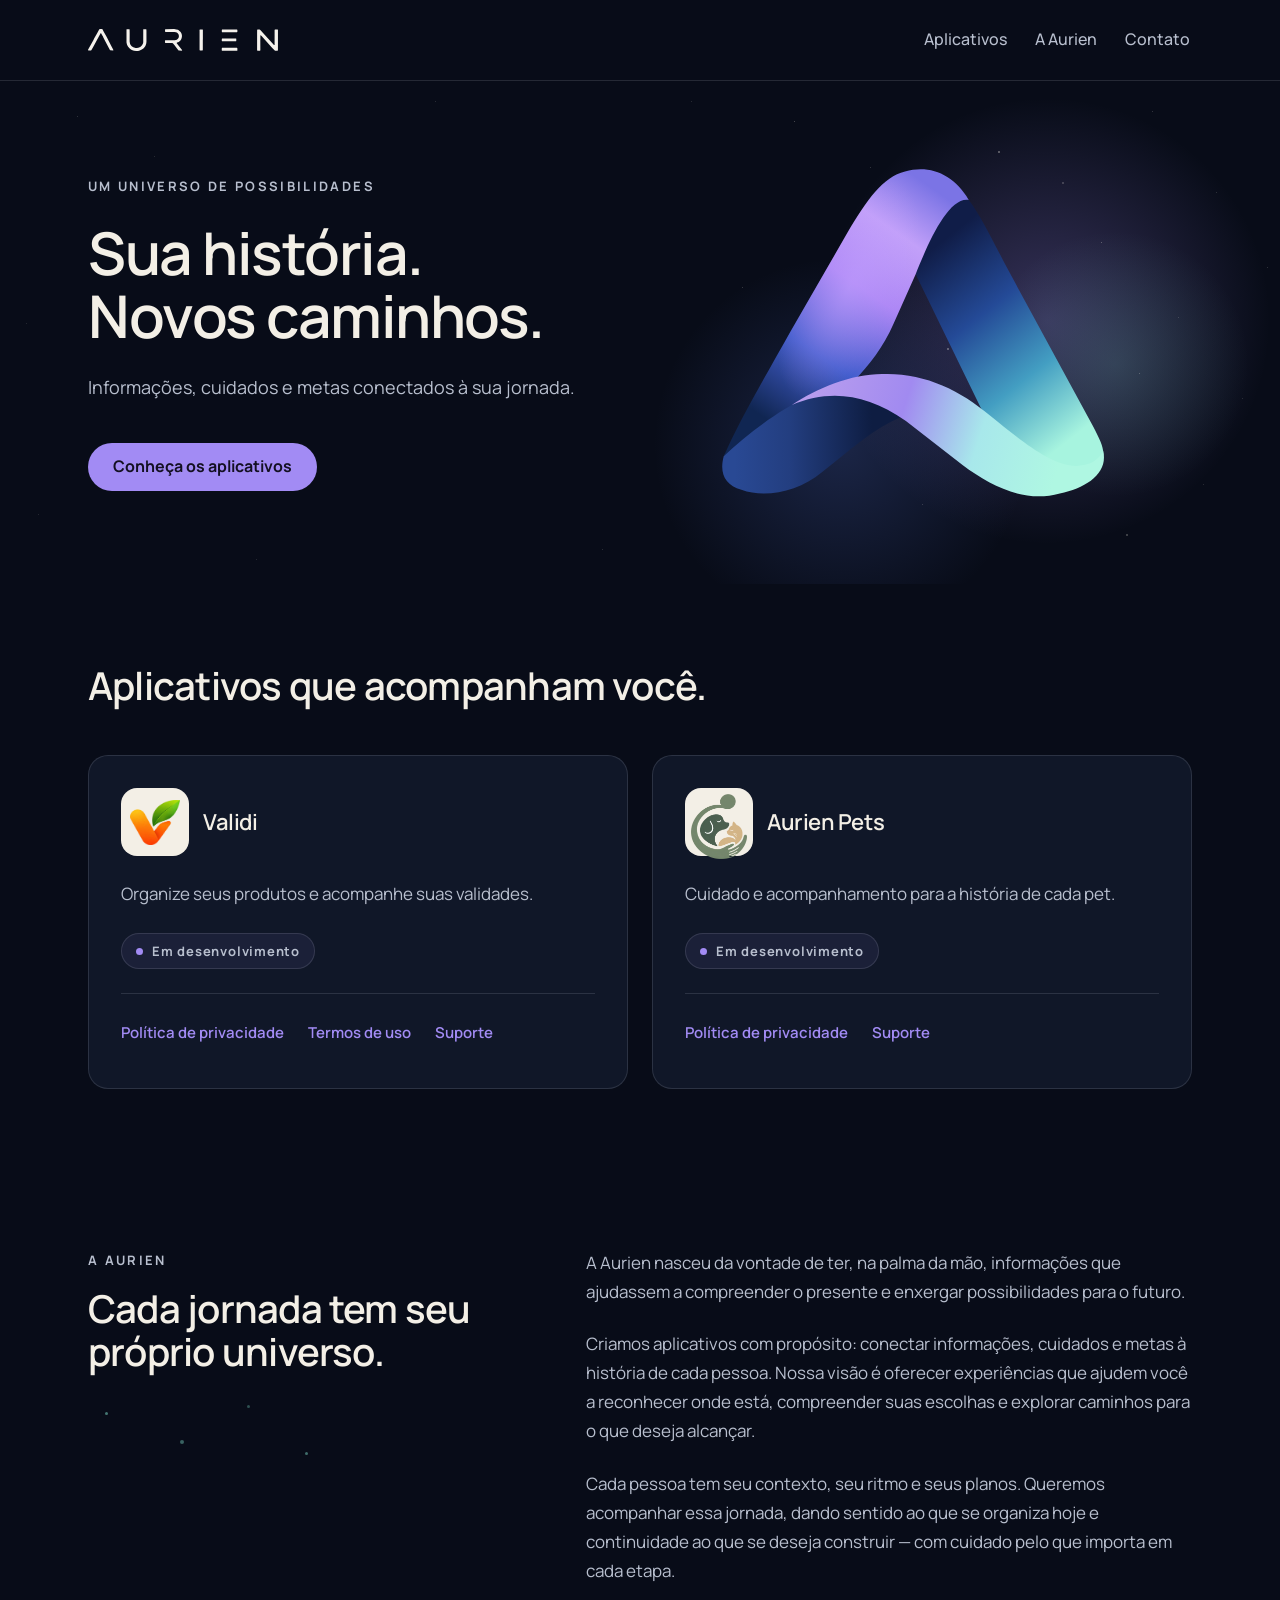
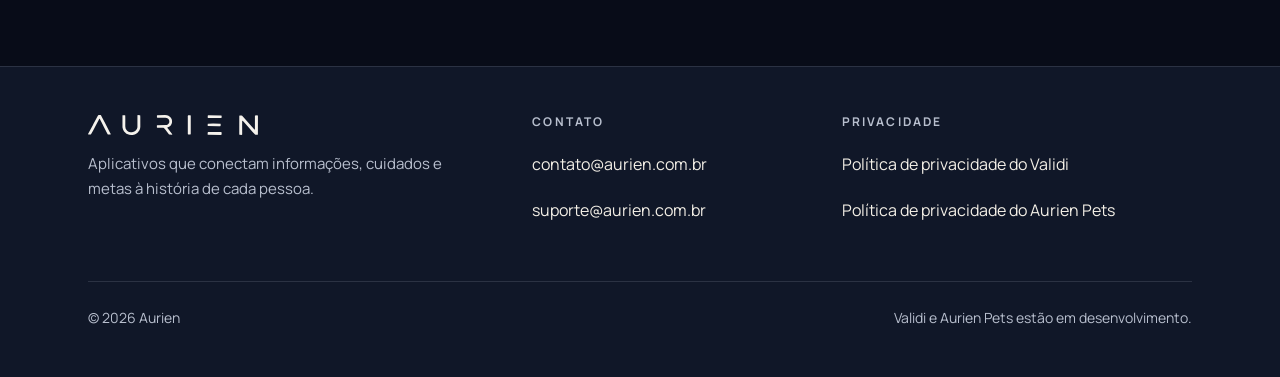
==== index.html @ 12e4e969 "Site institucional da Aurien Páginas da empresa e dos aplicativos, mais a Política de Privacidade e " ====
<!doctype html>
<html lang="pt-BR">
<head>
<meta charset="utf-8">
<meta name="viewport" content="width=device-width, initial-scale=1">
<title>Aurien — um universo de possibilidades</title>
<meta name="description" content="A Aurien cria aplicativos que conectam informações, cuidados e metas à história de cada pessoa. Conheça o Validi e o Aurien Pets.">
<meta name="robots" content="noindex, nofollow">
<link rel="icon" href="assets/marca/aurien-favicon.svg">
<link rel="preconnect" href="https://fonts.googleapis.com">
<link rel="preconnect" href="https://fonts.gstatic.com" crossorigin>
<link href="https://fonts.googleapis.com/css2?family=Manrope:wght@400;500;600;700&display=swap" rel="stylesheet">
<link rel="stylesheet" href="styles.css">
<script>document.documentElement.classList.add("js")</script>
</head>
<body>

<header class="topo">
  <div class="limite topo__linha">
    <a class="topo__marca" href="./" aria-label="Aurien, página inicial">
      <img src="assets/marca/aurien-lettering-marfim.svg" width="6002" height="706" alt="Aurien">
    </a>
    <nav aria-label="Principal">
      <ul class="menu">
        <li><a href="#aplicativos">Aplicativos</a></li>
        <li><a href="#sobre">A Aurien</a></li>
        <li><a href="#contato">Contato</a></li>
      </ul>
    </nav>
  </div>
</header>

<main>

  <!-- ===== abertura ===== -->
  <section class="abertura">

    <!-- Camada decorativa: estrelas estáticas e manchas de luz difusa.
         Não contém informação e não recebe clique. -->
    <div class="atmosfera" aria-hidden="true">
      <div class="luz luz--violeta"></div>
      <div class="luz luz--azul"></div>
      <div class="luz luz--turquesa"></div>

      <span class="estrela" style="--x:62%;--y:8%;--o:.34"></span>
      <span class="estrela" style="--x:78%;--y:14%;--d:2px;--o:.42"></span>
      <span class="estrela" style="--x:90%;--y:6%;--o:.24"></span>
      <span class="estrela" style="--x:70%;--y:26%;--o:.30"></span>
      <span class="estrela" style="--x:86%;--y:32%;--o:.38"></span>
      <span class="estrela" style="--x:95%;--y:22%;--o:.20"></span>
      <span class="estrela" style="--x:58%;--y:41%;--o:.26"></span>
      <span class="estrela" style="--x:74%;--y:53%;--d:2px;--o:.40"></span>
      <span class="estrela" style="--x:92%;--y:47%;--o:.22"></span>
      <span class="estrela" style="--x:66%;--y:68%;--o:.32"></span>
      <span class="estrela" style="--x:82%;--y:75%;--o:.28"></span>
      <span class="estrela" style="--x:97%;--y:63%;--o:.18"></span>
      <span class="estrela" style="--x:6%;--y:7%;--o:.22"></span>
      <span class="estrela" style="--x:3%;--y:86%;--o:.16"></span>
      <span class="estrela" style="--x:47%;--y:93%;--o:.20"></span>
      <span class="estrela" style="--x:88%;--y:90%;--d:2px;--o:.30"></span>

      <span class="estrela estrela--extra" style="--x:54%;--y:4%;--o:.18"></span>
      <span class="estrela estrela--extra" style="--x:68%;--y:17%;--o:.24"></span>
      <span class="estrela estrela--extra" style="--x:83%;--y:20%;--d:2px;--o:.26"></span>
      <span class="estrela estrela--extra" style="--x:76%;--y:36%;--o:.20"></span>
      <span class="estrela estrela--extra" style="--x:61%;--y:58%;--o:.22"></span>
      <span class="estrela estrela--extra" style="--x:89%;--y:58%;--o:.34"></span>
      <span class="estrela estrela--extra" style="--x:72%;--y:84%;--o:.24"></span>
      <span class="estrela estrela--extra" style="--x:94%;--y:80%;--o:.18"></span>
      <span class="estrela estrela--extra" style="--x:57%;--y:77%;--o:.16"></span>
      <span class="estrela estrela--extra" style="--x:12%;--y:15%;--o:.18"></span>
      <span class="estrela estrela--extra" style="--x:2%;--y:48%;--o:.15"></span>
      <span class="estrela estrela--extra" style="--x:20%;--y:95%;--o:.17"></span>
      <span class="estrela estrela--extra" style="--x:34%;--y:4%;--o:.19"></span>
      <span class="estrela estrela--extra" style="--x:99%;--y:37%;--o:.21"></span>
    </div>

    <div class="limite abertura__grade">
      <div>
        <p class="sobrancelha">Um universo de possibilidades</p>
        <h1>Sua história.<br>Novos caminhos.</h1>
        <p class="abertura__frase">
          Informações, cuidados e metas conectados à sua jornada.
        </p>
        <p class="abertura__acao">
          <a class="botao" href="#aplicativos">Conheça os aplicativos</a>
        </p>
      </div>

      <div class="abertura__simbolo">
        <img src="assets/marca/aurien-simbolo.svg" width="1000" height="858"
             alt="Símbolo da Aurien: uma fita contínua dobrada na forma da letra A">
      </div>
    </div>
  </section>

  <!-- ===== aplicativos ===== -->
  <section class="secao" id="aplicativos">
    <div class="limite">
      <h2 class="titulo-secao revelar">Aplicativos que acompanham você.</h2>

      <div class="apps">

        <article class="cartao revelar" id="validi">
          <h3 class="cartao__nome">
            <span class="marca-app">
              <img src="assets/apps/validi_icone.webp" width="256" height="231" alt="">
            </span>
            Validi
          </h3>
          <p class="cartao__desc">
            Organize seus produtos e acompanhe suas validades.
          </p>
          <p class="estado"><span class="estado__ponto" aria-hidden="true"></span>Em desenvolvimento</p>
          <ul class="cartao__links">
            <li><a href="privacidade/validi/">Política de privacidade</a></li>
            <li><a href="termos/validi/">Termos de uso</a></li>
            <li><a href="mailto:suporte@aurien.com.br?subject=Suporte%20Validi">Suporte</a></li>
          </ul>
        </article>

        <article class="cartao revelar" id="aurien-pets">
          <h3 class="cartao__nome">
            <span class="marca-app marca-app--pets">
              <img src="assets/apps/aurien_pets_icone.webp" width="222" height="256" alt="">
            </span>
            Aurien Pets
          </h3>
          <p class="cartao__desc">
            Cuidado e acompanhamento para a história de cada pet.
          </p>
          <p class="estado"><span class="estado__ponto" aria-hidden="true"></span>Em desenvolvimento</p>
          <ul class="cartao__links">
            <li><a href="privacidade/aurien-pets/">Política de privacidade</a></li>
            <li><a href="mailto:suporte@aurien.com.br?subject=Suporte%20Aurien%20Pets">Suporte</a></li>
          </ul>
        </article>

      </div>
    </div>
  </section>

  <!-- ===== a Aurien ===== -->
  <section class="secao sobre" id="sobre">
    <div class="limite sobre__grade">
      <div class="revelar">
        <p class="sobrancelha">A Aurien</p>
        <h2 class="titulo-secao" style="margin-top:var(--e2)">
          Cada jornada tem seu próprio universo.
        </h2>
        <div class="constelacao" aria-hidden="true">
          <span style="--x:4%;--y:18%;--o:.55"></span>
          <span style="--x:22%;--y:52%;--d:4px;--o:.45"></span>
          <span style="--x:38%;--y:10%;--o:.35"></span>
          <span style="--x:52%;--y:66%;--o:.50"></span>
        </div>
      </div>

      <div class="sobre__texto revelar">
        <p>
          A Aurien nasceu da vontade de ter, na palma da mão, informações que
          ajudassem a compreender o presente e enxergar possibilidades para o
          futuro.
        </p>
        <p>
          Criamos aplicativos com propósito: conectar informações, cuidados e
          metas à história de cada pessoa. Nossa visão é oferecer experiências
          que ajudem você a reconhecer onde está, compreender suas escolhas e
          explorar caminhos para o que deseja alcançar.
        </p>
        <p>
          Cada pessoa tem seu contexto, seu ritmo e seus planos. Queremos
          acompanhar essa jornada, dando sentido ao que se organiza hoje e
          continuidade ao que se deseja construir — com cuidado pelo que importa
          em cada etapa.
        </p>
      </div>
    </div>
  </section>

</main>

<footer class="rodape" id="contato">
  <div class="limite">
    <div class="rodape__grade">
      <div class="rodape__marca revelar">
        <img src="assets/marca/aurien-lettering-marfim.svg" width="6002" height="706" alt="Aurien">
        <p>Aplicativos que conectam informações, cuidados e metas à história de cada pessoa.</p>
      </div>

      <div class="revelar">
        <h3>Contato</h3>
        <ul>
          <li><a href="mailto:contato@aurien.com.br">contato@aurien.com.br</a></li>
          <li><a href="mailto:suporte@aurien.com.br">suporte@aurien.com.br</a></li>
        </ul>
      </div>

      <div class="rodape__privacidade revelar">
        <h3>Privacidade</h3>
        <ul>
          <li><a href="privacidade/validi/">Política de privacidade do Validi</a></li>
          <li><a href="privacidade/aurien-pets/">Política de privacidade do Aurien Pets</a></li>
        </ul>
      </div>
    </div>

    <div class="rodape__fim">
      <p>© 2026 Aurien</p>
      <p>Validi e Aurien Pets estão em desenvolvimento.</p>
    </div>
  </div>
</footer>


<script src="main.js" defer></script>
</body>
</html>
---- styles.css ----
/* ============================================================
   Aurien — site institucional
   Um arquivo de estilo para todas as páginas. Sem build, sem framework.
   ============================================================ */

:root{
  /* --- cor --- */
  --bg:#080C18;
  --surface:#101728;
  --surface-hover:#151E33;
  --text:#F3EFE6;
  --text-secondary:#B8BFCE;
  --accent:#A28BF4;
  --accent-hover:#B39EFA;
  --blue:#526FCE;
  --turquoise:#75CDBB;
  --border:rgba(184,191,206,0.16);

  /* Tinta sobre o violeta do botão. Conferido: 6,7:1 contra --accent. */
  --sobre-acento:#141022;

  /* --- espaço: múltiplos de 8 --- */
  --e1:8px;  --e2:16px; --e3:24px; --e4:32px;
  --e5:40px; --e6:48px; --e7:64px; --e8:80px;

  --container:1200px;
  --margem:24px;        /* celular */
  --secao-y:48px;       /* celular */
  --raio:20px;

  --texto:"Manrope", system-ui, -apple-system, "Segoe UI", Arial, sans-serif;
  --transicao:180ms cubic-bezier(.22,.61,.36,1);
}

@media (min-width:640px){
  :root{ --margem:40px; --secao-y:64px }
}
@media (min-width:960px){
  :root{ --margem:48px; --secao-y:80px }
}

*{box-sizing:border-box}

html{scroll-behavior:smooth}

body{
  margin:0;
  background:var(--bg);
  color:var(--text);
  font-family:var(--texto);
  font-size:17px;
  font-weight:400;
  line-height:1.7;
  -webkit-font-smoothing:antialiased;
}

h1,h2,h3{margin:0; font-weight:600; letter-spacing:-.02em; line-height:1.14}
p{margin:0}
img,svg{display:block; max-width:100%}
a{color:inherit}
ul{margin:0; padding:0; list-style:none}

/* ---------- utilidades ---------- */

.limite{
  width:100%; max-width:var(--container);
  margin-inline:auto; padding-inline:var(--margem);
}

.secao{padding-block:var(--secao-y)}

.sobrancelha{
  font-size:13px; font-weight:700;
  letter-spacing:.18em; text-transform:uppercase;
  color:var(--text-secondary);
}

.titulo-secao{font-size:clamp(28px,3vw,40px); line-height:1.12}

.conduz{color:var(--text-secondary); max-width:65ch}

/* Some do desenho, continua para quem lê por leitor de tela. */
.so-leitor{
  position:absolute; width:1px; height:1px;
  padding:0; margin:-1px; overflow:hidden;
  clip-path:inset(50%); white-space:nowrap; border:0;
}

/* ---------- cabeçalho ---------- */

.topo{border-bottom:1px solid var(--border)}
.topo__linha{
  display:flex; align-items:center; justify-content:space-between;
  gap:var(--e3); min-height:80px; flex-wrap:wrap;
}
/* Só o lettering oficial em marfim, sem o símbolo ao lado. */
.topo__marca{display:inline-flex; align-items:center; text-decoration:none; padding-block:var(--e2)}
.topo__marca img{width:190px; height:auto}

.menu{display:flex; align-items:center; gap:var(--e3); flex-wrap:wrap}
.menu a{
  text-decoration:none; font-size:16px; font-weight:500;
  color:var(--text-secondary);
  padding:10px 2px; display:inline-block;
  transition:color var(--transicao);
}
.menu a:hover, .menu a:focus-visible{color:var(--text)}

/* No celular os três destinos descem para uma segunda linha compacta.
   Nenhum deles é escondido: são só três. */
@media (max-width:639px){
  .topo__linha{
    flex-direction:column; align-items:flex-start;
    gap:0; min-height:0; padding-block:var(--e2);
  }
  .topo__marca{padding-block:var(--e1)}
  .topo__marca img{width:155px}
  .menu{gap:var(--e3); padding-bottom:var(--e1)}
  .menu a{font-size:15px}
}

/* ---------- botão ---------- */

.botao{
  display:inline-flex; align-items:center; justify-content:center; gap:10px;
  min-height:48px; padding:0 var(--e3);
  font:inherit; font-size:16px; font-weight:700;
  text-decoration:none; cursor:pointer;
  border:1px solid transparent; border-radius:999px;
  background:var(--accent); color:var(--sobre-acento);
  transition:background var(--transicao);
}
.botao:hover, .botao:focus-visible{background:var(--accent-hover)}

/* ---------- abertura ---------- */

.abertura{position:relative; isolation:isolate}
.abertura__grade{
  display:grid; gap:var(--e5); align-items:center;
  padding-block:var(--secao-y);
}
@media (min-width:960px){
  .abertura__grade{grid-template-columns:55fr 45fr; gap:var(--e5)}
}

.abertura h1{
  font-size:clamp(38px,4.6vw,64px); font-weight:600;
  line-height:1.08; letter-spacing:-.025em;
  margin-top:var(--e3);
}
.abertura__frase{margin-top:var(--e3); font-size:18px; color:var(--text-secondary); max-width:46ch}
.abertura__acao{margin-top:var(--e5)}

/* No celular o texto vem primeiro e o símbolo depois, sem empurrar
   os aplicativos para longe. */
.abertura__simbolo{justify-self:center}
.abertura__simbolo img{width:min(100%, 230px); height:auto}
@media (min-width:960px){
  .abertura__simbolo img{width:min(100%, 400px)}
}

/* ---------- atmosfera: estrelas e luz ----------
   Camada puramente decorativa, isolada do conteúdo. Fica atrás de tudo,
   não recebe clique e não é anunciada por leitor de tela. O recorte abaixo
   contém a própria decoração; o conteúdo não depende dele. */

.atmosfera{
  position:absolute; inset:0; z-index:-1;
  overflow:hidden; pointer-events:none;
}

.estrela{
  position:absolute;
  left:var(--x); top:var(--y);
  width:var(--d,1px); height:var(--d,1px);
  border-radius:50%;
  background:var(--text);
  opacity:var(--o,.3);
}
/* No celular fica só o conjunto essencial de estrelas. */
@media (max-width:639px){ .estrela--extra{display:none} }

.luz{position:absolute; border-radius:50%}
.luz--violeta{
  right:-6%; top:-14%; width:min(70vw,620px); aspect-ratio:1;
  background:radial-gradient(closest-side, rgba(162,139,244,.30), rgba(162,139,244,0) 72%);
}
.luz--azul{
  right:14%; bottom:-24%; width:min(62vw,520px); aspect-ratio:1;
  background:radial-gradient(closest-side, rgba(82,111,206,.26), rgba(82,111,206,0) 72%);
}
.luz--turquesa{
  right:-2%; bottom:6%; width:min(44vw,380px); aspect-ratio:1;
  background:radial-gradient(closest-side, rgba(117,205,187,.18), rgba(117,205,187,0) 70%);
}

@media (prefers-reduced-motion: no-preference){
  .luz--violeta{animation:respirar 22s ease-in-out infinite alternate}
  .luz--azul{animation:respirar2 19s ease-in-out infinite alternate}
  .luz--turquesa{animation:respirar 24s ease-in-out infinite alternate}
}
/* Só transform e opacity: nada de animar blur ou sombra. */
@keyframes respirar{
  from{transform:translate3d(0,0,0) scale(1); opacity:.85}
  to  {transform:translate3d(-14px,16px,0) scale(1.05); opacity:1}
}
@keyframes respirar2{
  from{transform:translate3d(0,0,0) scale(1.04); opacity:1}
  to  {transform:translate3d(18px,-12px,0) scale(1); opacity:.85}
}

/* ---------- aplicativos ---------- */

.apps{display:grid; gap:var(--e3); margin-top:var(--e6)}
@media (min-width:640px){ .apps{grid-template-columns:1fr 1fr} }

.cartao{
  display:flex; flex-direction:column; gap:var(--e3);
  padding:var(--e3);
  border:1px solid var(--border); border-radius:var(--raio);
  background:var(--surface);
  transition:background var(--transicao), border-color var(--transicao), transform var(--transicao);
}
@media (min-width:960px){ .cartao{padding:var(--e4)} }
@media (hover:hover){
  .cartao:hover{background:var(--surface-hover); border-color:rgba(184,191,206,.28); transform:translateY(-3px)}
}
.cartao:focus-within{border-color:rgba(184,191,206,.28)}

/* Os dois aplicativos usam a mesma composição: símbolo oficial numa placa
   marfim quadrada e o nome ao lado, como texto. O marfim existe porque os
   dois símbolos foram desenhados para fundo claro — nenhum é recolorido. */
.marca-app{
  width:68px; height:68px; flex:none;
  display:grid; place-items:center;
  background:#F3EFE6; border-radius:16px;
  padding:9px;
}
/* Os dois ícones oficiais têm proporções diferentes — o do Validi é mais
   largo que alto, o do Aurien Pets é mais alto que largo — e o emblema do
   Pets tem muito detalhe fino. A folga menor aqui equilibra o peso dos dois
   na placa e dá ao emblema a área de que ele precisa para ser lido. */
.marca-app--pets{padding:6px}
.marca-app img{width:100%; height:100%; object-fit:contain}

.cartao__nome{
  display:flex; align-items:center; gap:14px;
  font-size:22px; font-weight:600; color:var(--text);
}

.cartao__desc{color:var(--text-secondary); max-width:46ch}

.estado{
  display:inline-flex; align-items:center; gap:9px;
  align-self:flex-start;
  font-size:13px; font-weight:700; letter-spacing:.06em;
  padding:6px 14px; border-radius:999px;
  border:1px solid var(--border); background:rgba(162,139,244,.08);
  color:var(--text-secondary);
}
.estado__ponto{width:7px; height:7px; border-radius:50%; background:var(--accent); flex:none}

/* Os links encostam na base: com margin-top:auto os dois cartões alinham. */
.cartao__links{
  margin-top:auto; padding-top:var(--e2);
  border-top:1px solid var(--border);
  display:flex; flex-wrap:wrap; gap:var(--e1) var(--e3);
}
.cartao__links a{
  display:inline-block; padding:10px 0;
  font-size:15px; font-weight:600; color:var(--accent);
  text-decoration:none;
  transition:color var(--transicao);
}
.cartao__links a:hover, .cartao__links a:focus-visible{color:var(--accent-hover); text-decoration:underline}

/* ---------- sobre ---------- */

.sobre{position:relative}
.sobre__grade{display:grid; gap:var(--e5)}
@media (min-width:960px){
  .sobre__grade{grid-template-columns:minmax(0,1fr) minmax(0,1.45fr); gap:var(--e8); align-items:start}
}
.sobre__texto{display:grid; gap:var(--e3)}
.sobre__texto p{color:var(--text-secondary); max-width:65ch}

/* Pequeno agrupamento de luz ao lado do texto. Sem linhas, sem movimento. */
.constelacao{position:relative; height:84px; margin-top:var(--e3)}
.constelacao span{
  position:absolute; left:var(--x); top:var(--y);
  width:var(--d,3px); height:var(--d,3px); border-radius:50%;
  background:var(--turquoise); opacity:var(--o,.5);
}

/* ---------- contato e rodapé ---------- */

/* Superfície um passo acima do fundo, separada por um fio fino: o rodapé se
   distingue da seção anterior sem mudar de paleta. */
.rodape{
  border-top:1px solid var(--border);
  background:var(--surface);
  padding-block:var(--e6);
}

.rodape__grade{display:grid; gap:30px; align-items:start}
@media (min-width:640px){ .rodape__grade{grid-template-columns:1fr 1fr; gap:var(--e5)} }
@media (min-width:960px){ .rodape__grade{grid-template-columns:1.5fr 1fr 1.3fr; gap:var(--e5)} }

.rodape__marca img{width:170px; height:auto}
.rodape__marca p{margin-top:var(--e2); color:var(--text-secondary); font-size:15px; max-width:40ch}

.rodape h3{
  font-size:12px; font-weight:700; letter-spacing:.18em;
  text-transform:uppercase; color:var(--text-secondary);
}
.rodape ul{margin-top:var(--e2); display:grid; gap:4px; justify-items:start}
.rodape a{
  display:inline-block; padding:7px 0;
  color:var(--text); font-size:16px; text-decoration:none;
  border-bottom:1px solid transparent;
  transition:border-color var(--transicao), color var(--transicao);
}
.rodape a:hover, .rodape a:focus-visible{color:var(--accent-hover); border-bottom-color:var(--accent)}
/* Os nomes das políticas são longos: só quebram quando a coluna não couber. */
.rodape__privacidade a{overflow-wrap:normal; text-wrap:balance}

.rodape__fim{
  margin-top:var(--e6); padding-top:var(--e3);
  border-top:1px solid var(--border);
  display:flex; justify-content:space-between; gap:var(--e2);
  flex-wrap:wrap;
  font-size:14px; color:var(--text-secondary);
}

/* ---------- foco ---------- */

:where(a,button,[tabindex]):focus-visible{
  outline:2px solid var(--accent); outline-offset:3px; border-radius:6px;
}

/* ---------- entrada dos elementos ----------
   O conteúdo é visível por padrão. Só quando o JavaScript confirma que está
   vivo (classe .js no html) é que ele parte de baixo e aparece. Falha de
   script nunca esconde nada. */

.js .revelar{opacity:0; transform:translateY(12px)}
.js .revelar.visivel{
  opacity:1; transform:none;
  transition:opacity 480ms ease-out, transform 480ms ease-out;
}

/* ---------- movimento reduzido ---------- */

@media (prefers-reduced-motion: reduce){
  html{scroll-behavior:auto}
  .js .revelar{opacity:1; transform:none}
  .luz{animation:none !important}
  *{transition-duration:1ms !important; animation-duration:1ms !important; animation-iteration-count:1 !important}
}

/* ============================================================
   Páginas de política de privacidade
   Fundo uniforme, sem decoração, largura de leitura curta.
   ============================================================ */

.legal{padding-block:var(--secao-y)}
.legal__limite{
  width:100%; max-width:760px;
  margin-inline:auto; padding-inline:var(--margem);
}
.legal h1{font-size:clamp(28px,3.4vw,40px); line-height:1.14}
.legal__data{margin-top:var(--e2); color:var(--text-secondary); font-size:15px}
.legal__corpo{margin-top:var(--e6); display:grid; gap:var(--e6)}
.legal__corpo h2{font-size:22px}
.legal__corpo p, .legal__corpo li{color:var(--text-secondary); font-size:17px; line-height:1.75}
/* Dentro de uma seção, tudo que vem depois do primeiro elemento respira. */
.legal__corpo section > * + *{margin-top:var(--e2)}
.legal__corpo ul, .legal__corpo ol{display:grid; gap:var(--e1); padding-left:var(--e3)}
.legal__corpo ul{list-style:disc}
.legal__corpo ol{list-style:decimal}
.legal__corpo li::marker{color:var(--text-secondary)}
.legal__corpo strong{color:var(--text); font-weight:600}
/* Endereços longos quebram em vez de furar a tela. */
.legal__corpo a{color:var(--accent); overflow-wrap:anywhere}

/* A tabela de permissões. No celular ela rola sozinha em vez de esticar a página. */
.legal__corpo table{
  width:100%; border-collapse:collapse;
  font-size:16px; display:block; overflow-x:auto;
}
.legal__corpo th, .legal__corpo td{
  text-align:left; vertical-align:top;
  padding:12px 14px; border-bottom:1px solid var(--border);
  color:var(--text-secondary); line-height:1.6;
}
.legal__corpo th{color:var(--text); font-weight:600; white-space:nowrap}
.legal__corpo tr:last-child td{border-bottom:0}

.pendente{
  display:grid; gap:var(--e1);
  margin-top:var(--e2); padding:var(--e3);
  border:1px dashed rgba(162,139,244,.42); border-radius:16px;
  background:rgba(162,139,244,.07);
}
.pendente strong{
  font-size:12px; letter-spacing:.14em; text-transform:uppercase;
  color:var(--accent);
}
.pendente p{font-size:15px}

.aviso{
  display:grid; gap:var(--e1);
  margin-top:var(--e5); padding:var(--e3);
  border:1px solid rgba(162,139,244,.38); border-radius:16px;
  background:rgba(162,139,244,.09);
}
.aviso strong{color:var(--text)}
.aviso p{color:var(--text-secondary); font-size:15px}

.voltar{
  display:inline-block; margin-top:var(--e6);
  padding:10px 0; font-weight:600; color:var(--accent); text-decoration:none;
}
.voltar:hover, .voltar:focus-visible{text-decoration:underline}

/* ---------- selo de prévia ---------- */

.previa-selo{
  position:fixed; left:14px; bottom:14px; z-index:20; pointer-events:none;
  display:flex; align-items:center; gap:8px;
  padding:7px 13px; border-radius:999px;
  border:1px solid rgba(162,139,244,.34);
  background:rgba(8,12,24,.82); backdrop-filter:blur(10px);
  font-size:11px; font-weight:700; letter-spacing:.04em;
  color:var(--text-secondary);
}
.previa-selo b{color:var(--accent); font-weight:800}
@media (max-width:520px){ .previa-selo{font-size:10px; padding:6px 10px; left:10px; bottom:10px} }
@media print{ .previa-selo{display:none} }
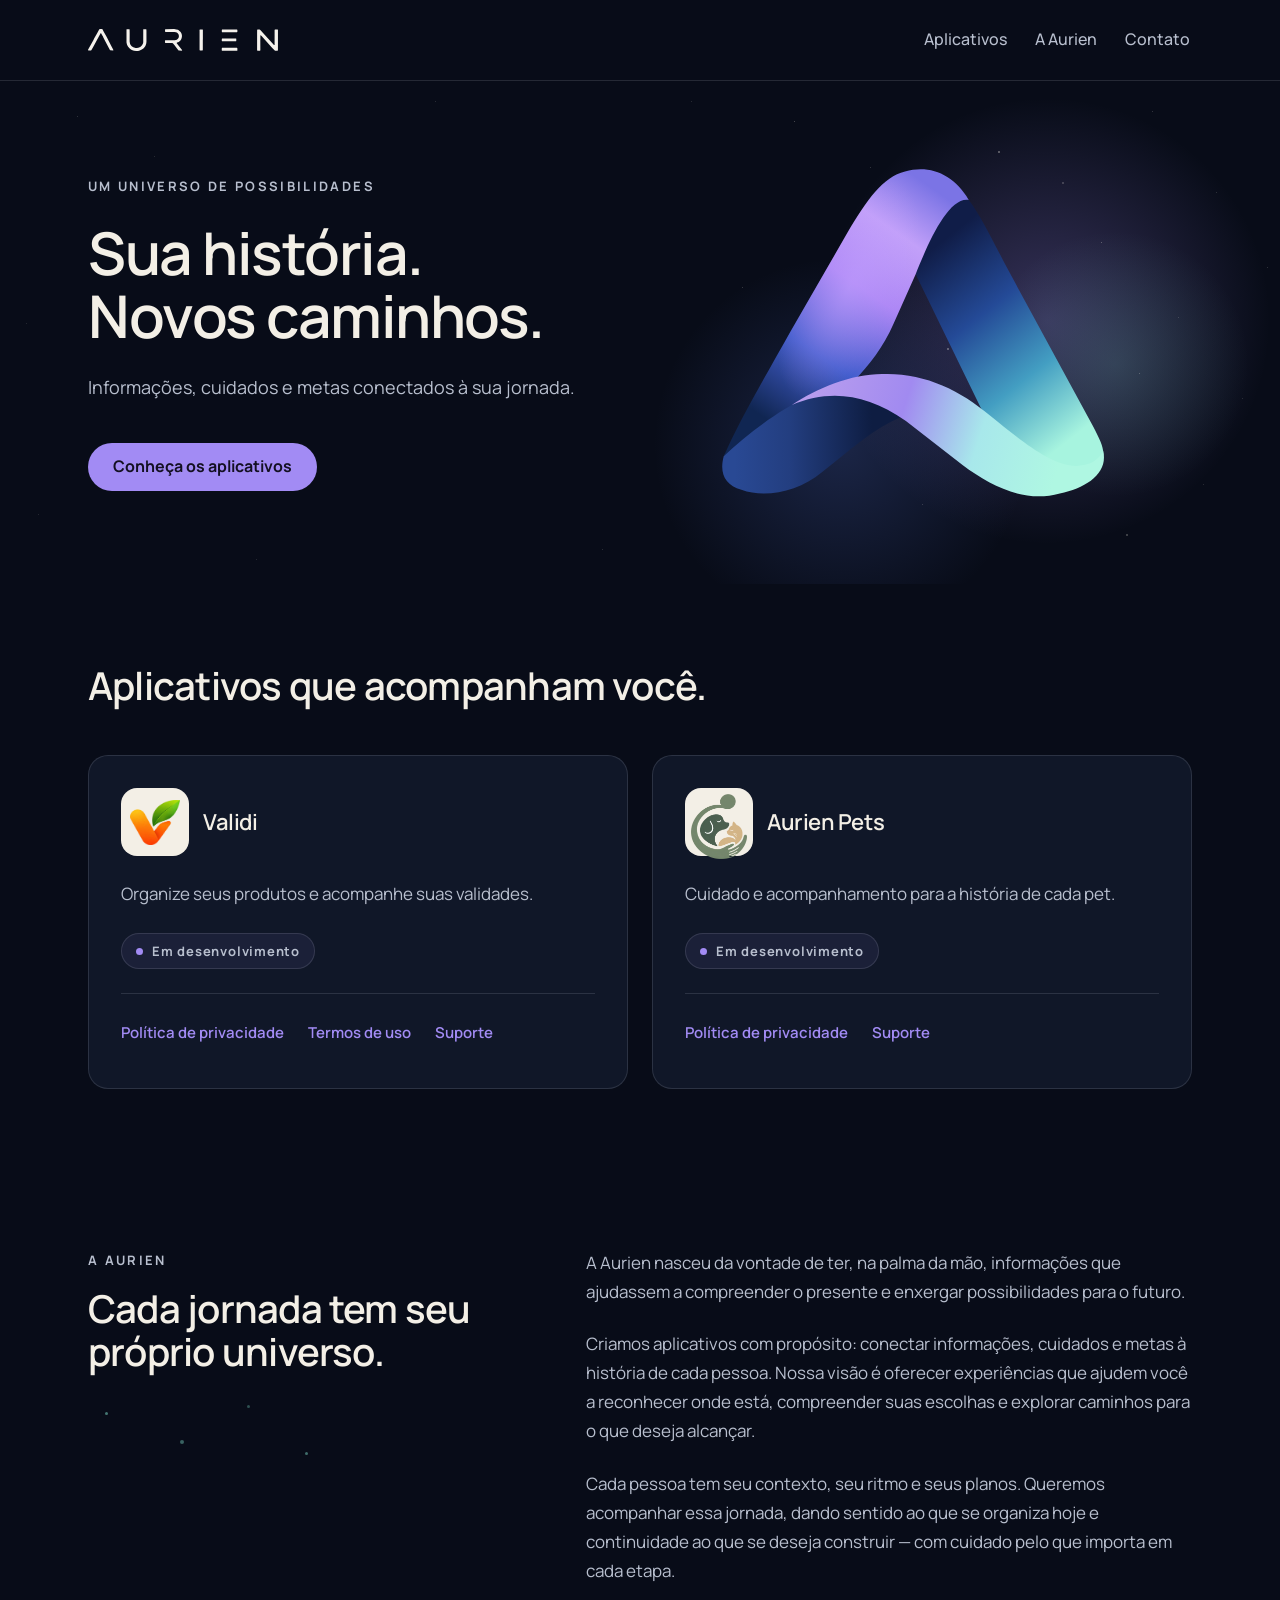
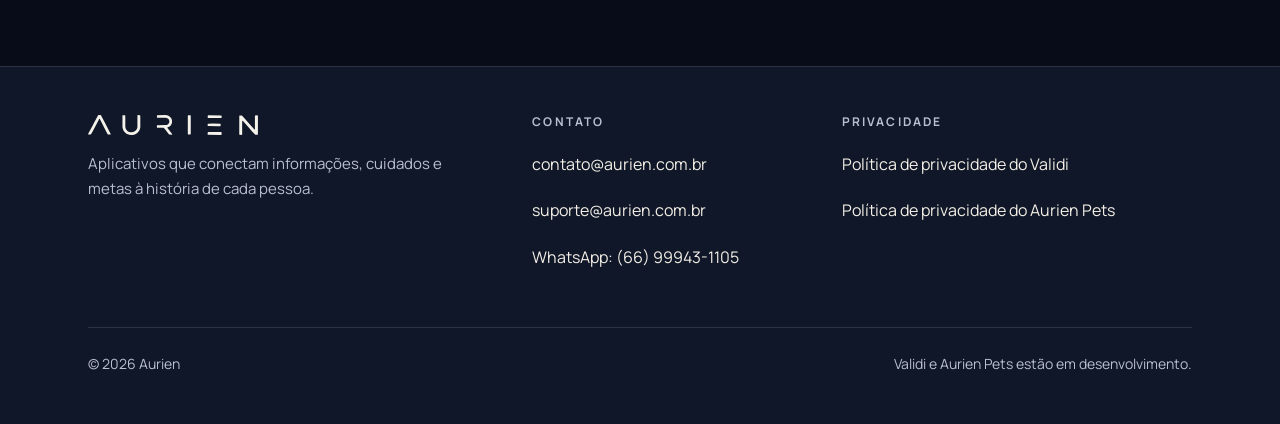
==== commit 63b89b93: "Add Aurien WhatsApp contact link" ====
--- a/index.html
+++ b/index.html
@@ -193,6 +193,7 @@
         <ul>
           <li><a href="mailto:contato@aurien.com.br">contato@aurien.com.br</a></li>
           <li><a href="mailto:suporte@aurien.com.br">suporte@aurien.com.br</a></li>
+          <li><a href="https://wa.me/5566999431105" aria-label="Falar com a Aurien pelo WhatsApp no número (66) 99943-1105">WhatsApp: (66) 99943-1105</a></li>
         </ul>
       </div>
 
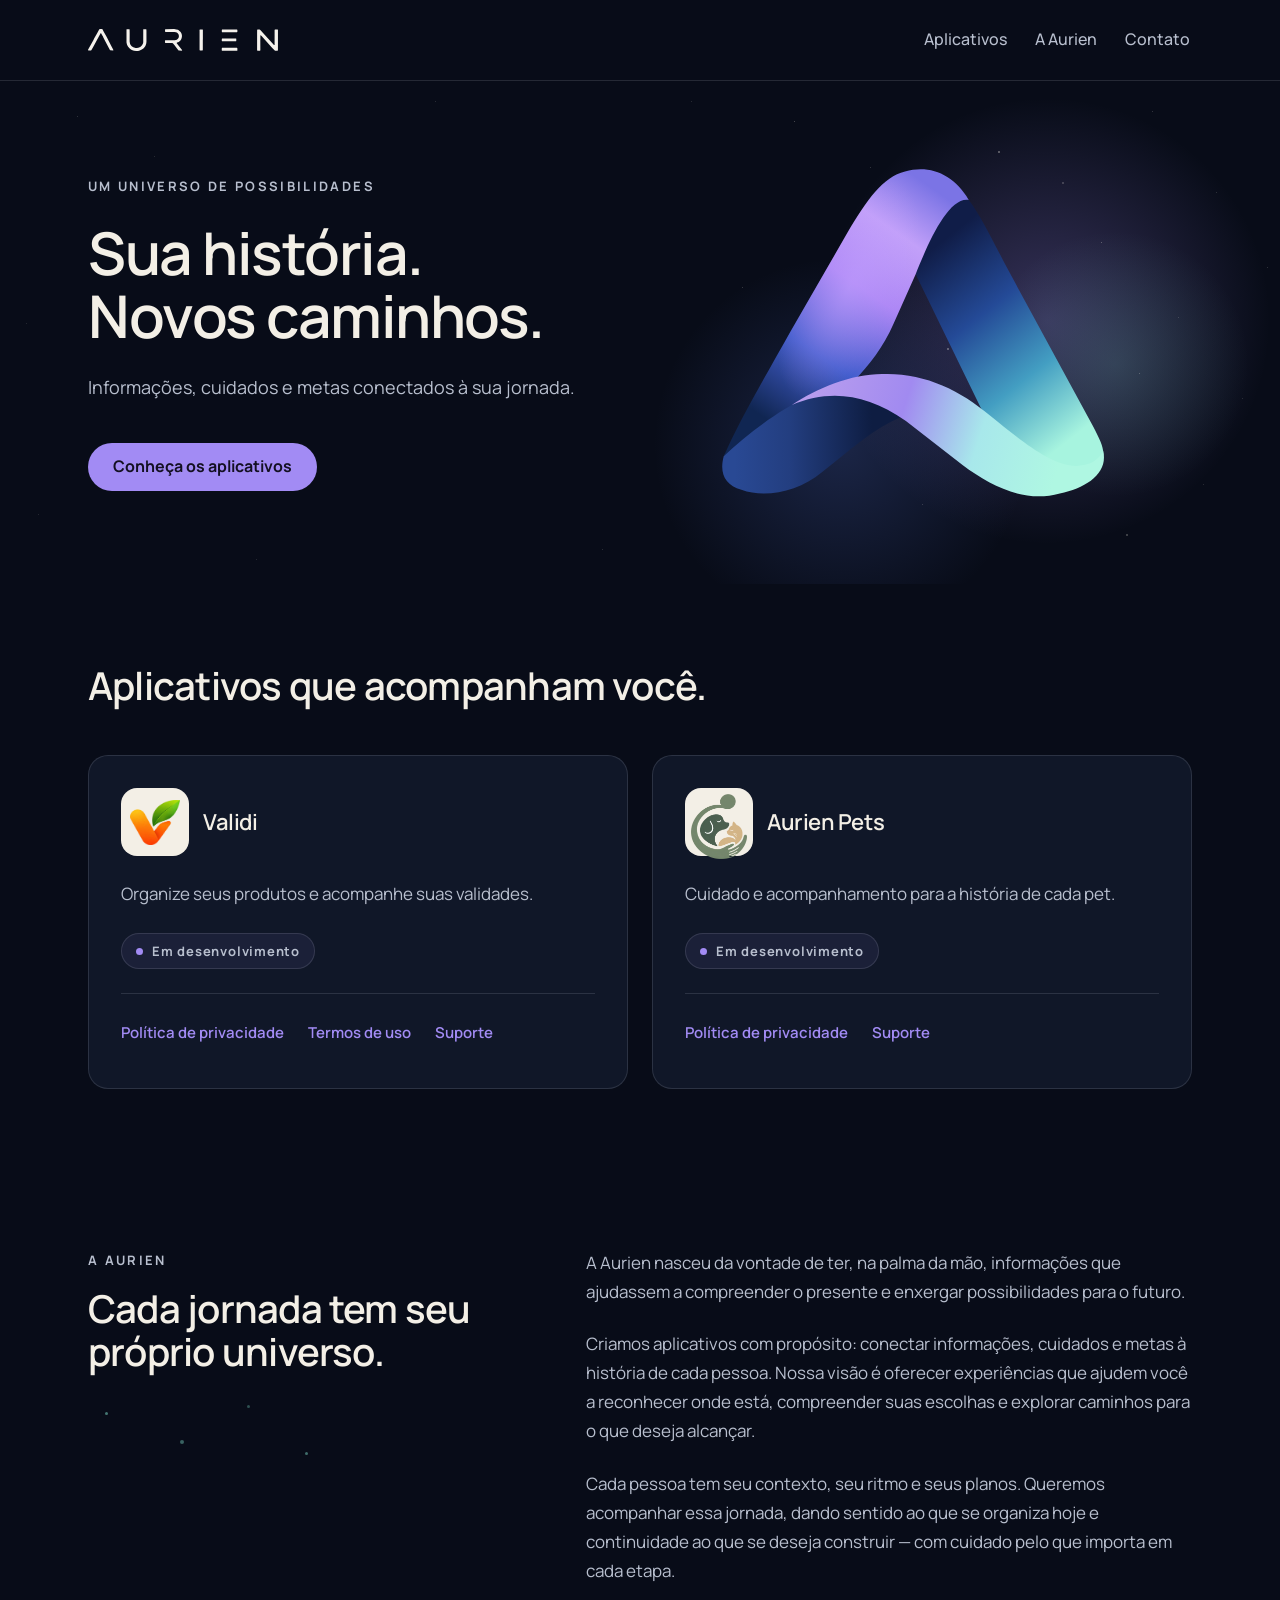
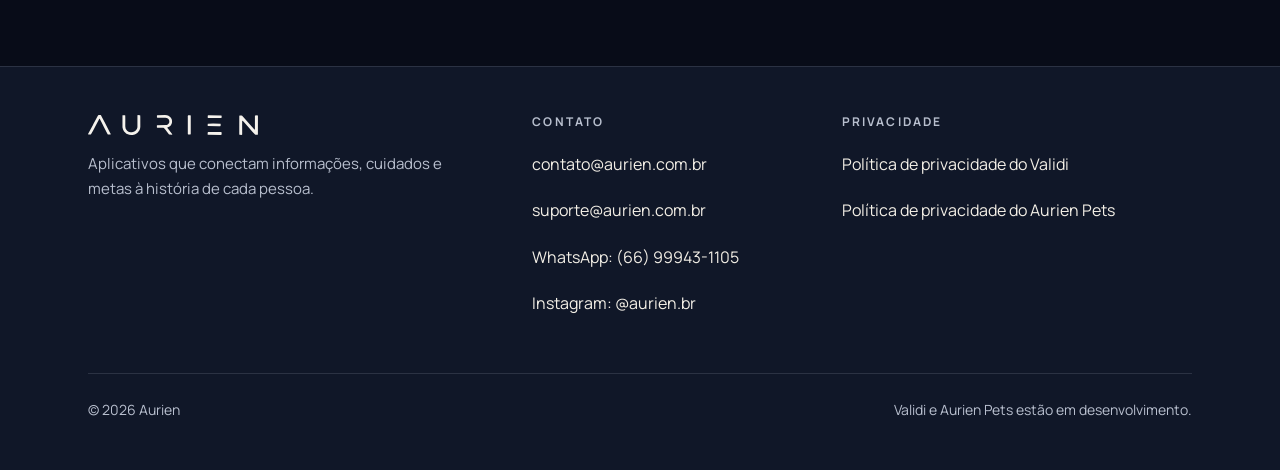
==== commit 4abccd9e: "Add official Aurien Instagram contact" ====
--- a/index.html
+++ b/index.html
@@ -194,6 +194,7 @@
           <li><a href="mailto:contato@aurien.com.br">contato@aurien.com.br</a></li>
           <li><a href="mailto:suporte@aurien.com.br">suporte@aurien.com.br</a></li>
           <li><a href="https://wa.me/5566999431105" aria-label="Falar com a Aurien pelo WhatsApp no número (66) 99943-1105">WhatsApp: (66) 99943-1105</a></li>
+          <li><a href="https://www.instagram.com/aurien.br/" aria-label="Perfil da Aurien no Instagram, @aurien.br">Instagram: @aurien.br</a></li>
         </ul>
       </div>
 
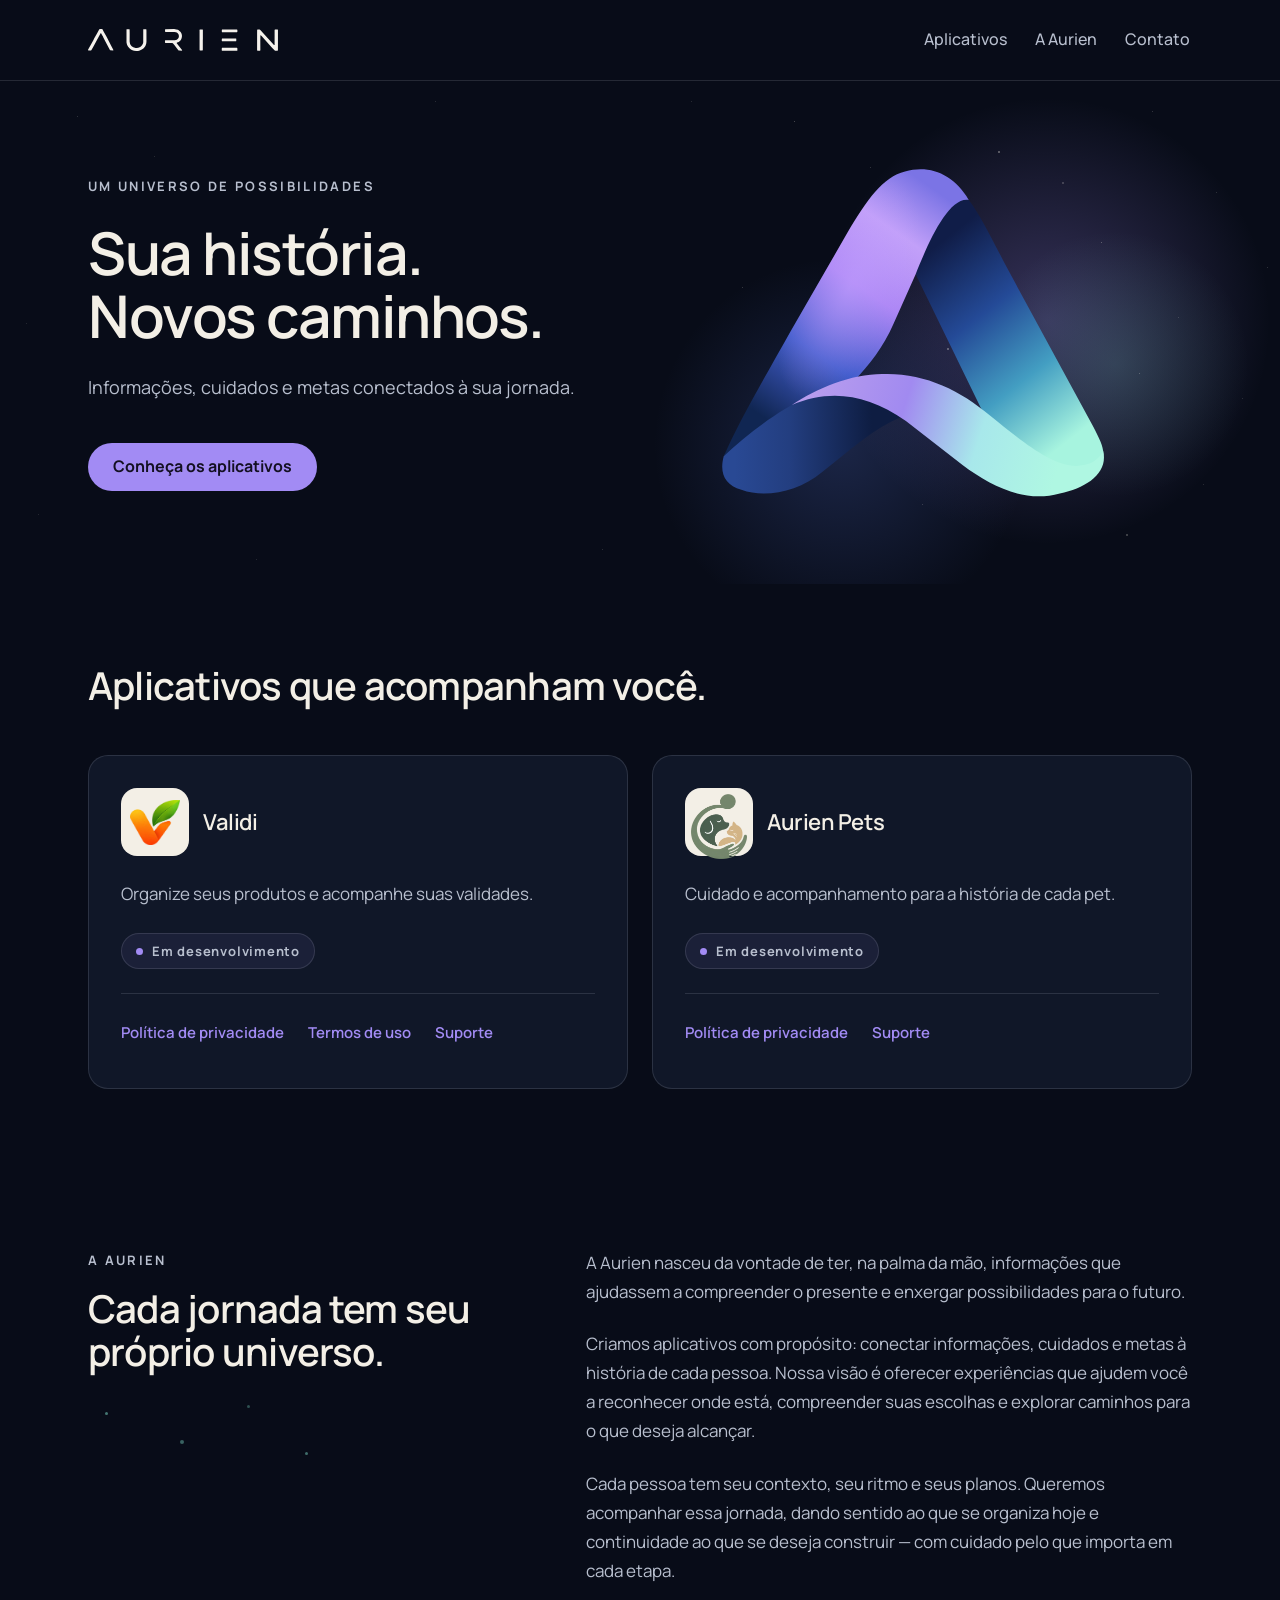
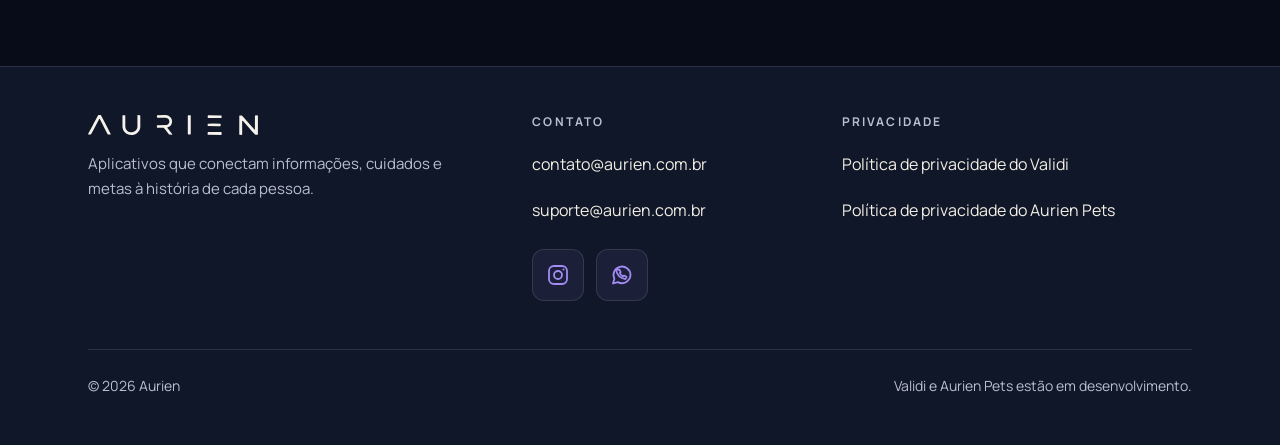
==== commit a3b6152b: "Show Instagram and WhatsApp as accessible footer icons" ====
--- a/index.html
+++ b/index.html
@@ -193,9 +193,23 @@
         <ul>
           <li><a href="mailto:contato@aurien.com.br">contato@aurien.com.br</a></li>
           <li><a href="mailto:suporte@aurien.com.br">suporte@aurien.com.br</a></li>
-          <li><a href="https://wa.me/5566999431105" aria-label="Falar com a Aurien pelo WhatsApp no número (66) 99943-1105">WhatsApp: (66) 99943-1105</a></li>
-          <li><a href="https://www.instagram.com/aurien.br/" aria-label="Perfil da Aurien no Instagram, @aurien.br">Instagram: @aurien.br</a></li>
+
         </ul>
+        <nav class="redes" aria-label="Redes sociais e atendimento">
+          <a class="redes__link" href="https://www.instagram.com/aurien.br/" aria-label="Instagram da Aurien: @aurien.br" title="Instagram — @aurien.br">
+            <svg viewBox="0 0 24 24" width="24" height="24" fill="none" stroke="currentColor" stroke-width="1.8" stroke-linecap="round" stroke-linejoin="round" aria-hidden="true" focusable="false">
+              <rect x="3" y="3" width="18" height="18" rx="5"></rect>
+              <circle cx="12" cy="12" r="4"></circle>
+              <circle cx="17.5" cy="6.5" r="1" fill="currentColor" stroke="none"></circle>
+            </svg>
+          </a>
+          <a class="redes__link" href="https://wa.me/5566999431105" aria-label="WhatsApp da Aurien: (66) 99943-1105" title="WhatsApp — (66) 99943-1105">
+            <svg viewBox="0 0 24 24" width="24" height="24" fill="none" stroke="currentColor" stroke-width="1.8" stroke-linecap="round" stroke-linejoin="round" aria-hidden="true" focusable="false">
+              <path d="M20.5 11.6a8.5 8.5 0 0 1-12.6 7.5L3 20.5l1.4-4.7a8.5 8.5 0 1 1 16.1-4.2Z"></path>
+              <path d="m8.1 7.5 1.3-.3 1.2 2.6-.9 1.1a7.5 7.5 0 0 0 3.4 3.4l1.1-.9 2.6 1.2-.3 1.3c-.2.8-1 1.3-1.8 1.1-4.3-.9-7.8-4.4-8.7-8.7-.2-.8.3-1.6 1.1-1.8Z" transform="translate(.6 -.2) scale(.95)"></path>
+            </svg>
+          </a>
+        </nav>
       </div>
 
       <div class="rodape__privacidade revelar">
--- a/styles.css
+++ b/styles.css
@@ -437,3 +437,17 @@
 .previa-selo b{color:var(--accent); font-weight:800}
 @media (max-width:520px){ .previa-selo{font-size:10px; padding:6px 10px; left:10px; bottom:10px} }
 @media print{ .previa-selo{display:none} }
+
+/* Redes sociais: ícones em superfícies discretas, com alvo confortável. */
+.redes{display:flex; flex-wrap:wrap; gap:12px; margin-top:16px}
+.rodape .redes__link{
+  display:inline-flex; align-items:center; justify-content:center;
+  width:52px; height:52px; padding:0; border-radius:12px;
+  border:1px solid var(--border);
+  background:rgba(162,139,244,.08); color:var(--accent);
+  transition:background var(--transicao), border-color var(--transicao), color var(--transicao);
+}
+.rodape .redes__link:hover, .rodape .redes__link:focus-visible{
+  background:rgba(162,139,244,.16); border-color:var(--accent);
+  color:var(--text);
+}
